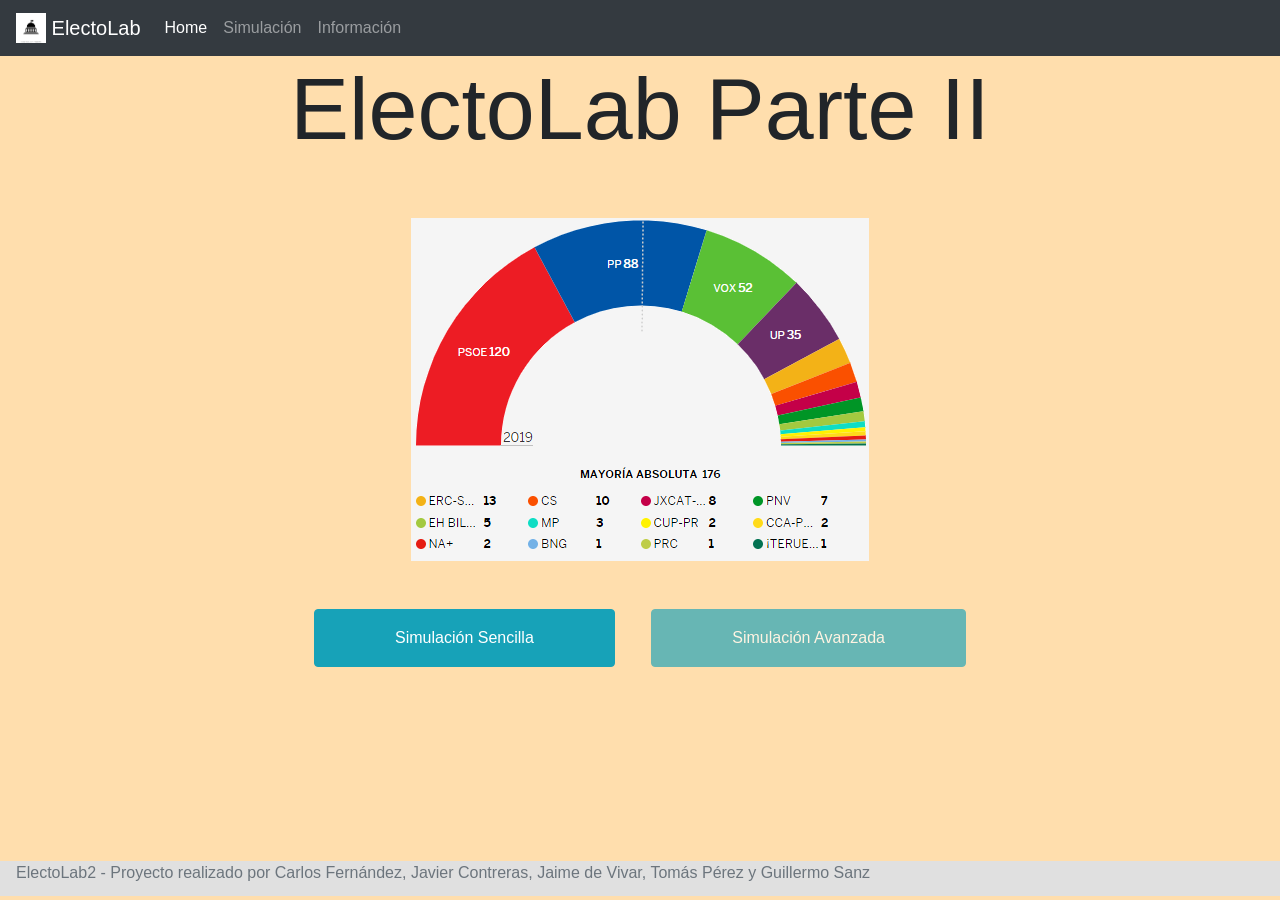
==== WebContent/index.html @ 3cf53cd4 "Creado el esqueleto del backend y unido con el frontend" ====
<!DOCTYPE html>
<html lang="en">
  <head>
    <meta charset="UTF-8" />
    <meta name="viewport" content="width=device-width, initial-scale=1" />
    <!-- Bootstrap CSS -->
    <link
      rel="stylesheet"
      href="https://stackpath.bootstrapcdn.com/bootstrap/4.3.1/css/bootstrap.min.css"
      integrity="sha384-ggOyR0iXCbMQv3Xipma34MD+dH/1fQ784/j6cY/iJTQUOhcWr7x9JvoRxT2MZw1T"
      crossorigin="anonymous"
    />
    <link rel="stylesheet" type="text/css" href="assets/css/main.css" />
    <title>ElectoLab</title>
  </head>
  <body style="background-color: navajowhite;">
    <!-- Header -->
    <header class="header"></header>
    <!-- Information page -->

    <!-- Content -->
    <section class="container container-index">
      <h1 class="display-2">ElectoLab Parte II</h1>

      <img
        id="resultados"
        src="assets/images/resultados.png"
        alt="resultados de las elecciones generales de 2019"
      />
      <div id="btns-home">
        <a
          role="button"
          id="btn-home"
          class="btn btn-info"
          href="simulation.html"
          >Simulación Sencilla</a
        >
        <a role="button" id="btn-home" class="btn btn-info disabled" href="#"
          >Simulación Avanzada</a
        >
      </div>
    </section>

    <!-- Footer -->
    <footer class="footer"></footer>

    <!-- Bootstrap required JS -->
    <script
      src="https://code.jquery.com/jquery-3.4.1.min.js"
      integrity="sha256-CSXorXvZcTkaix6Yvo6HppcZGetbYMGWSFlBw8HfCJo="
      crossorigin="anonymous"
    ></script>
    <script
      src="https://cdn.jsdelivr.net/npm/popper.js@1.16.0/dist/umd/popper.min.js"
      integrity="sha384-Q6E9RHvbIyZFJoft+2mJbHaEWldlvI9IOYy5n3zV9zzTtmI3UksdQRVvoxMfooAo"
      crossorigin="anonymous"
    ></script>
    <script
      src="https://stackpath.bootstrapcdn.com/bootstrap/4.4.1/js/bootstrap.min.js"
      integrity="sha384-wfSDF2E50Y2D1uUdj0O3uMBJnjuUD4Ih7YwaYd1iqfktj0Uod8GCExl3Og8ifwB6"
      crossorigin="anonymous"
    ></script>

    <!-- JS file responsible for load the partials -->
    <script type="text/javascript" src="assets/js/main.js"></script>
  </body>
</html>
---- WebContent/assets/css/main.css ----
html {
  position: relative;
  min-height: 100%;
}

body {
  background-color: #f5f5f5;
  font-family: "Roboto", sans-serif;
}

.footer {
  position: absolute;
  bottom: 0.5%;
  width: 100%;
  /* Set the fixed height of the footer here */
  height: 35px;
  background-color: #e0e0e0;
  padding-left: 1rem;
}

/*  ###################   HOME   ##################  */
.container-index {
  display: flex;
  flex-direction: column;
  align-items: center;
  justify-content: center;
}

#resultados {
  padding: 3rem 0;
}

#btn-home {
  padding: 1em 5rem;
  margin: 0 1rem;
}

/*  ###################   SIMULAR   ##################  */
.container-simular {
  display: flex;
  flex-direction: column;
  align-items: stretch;
  margin-top: 1.5em;
}

.simulation-header {
  display: flex;
  flex-direction: row;
  justify-content: space-between;
  /* NO FUNCIONA ----> Deberían estar alineados horizontalmente el boton y la barra de progreso  */
}

.asignar-voto-partido {
  display: flex;
  flex-direction: row;
  border: 1.2px solid #dbdfdf;
  background-color: #e2e4e4;
  border-radius: 3%;
  margin-top: 0.5em;
}

#simular-btn-simulation {
  float: right;
  flex: 0%;
  border: none;
  padding: 10px 20px;
}

.progress {
  margin-top: 2%;
  width: 84%;
}

/*  ###################   RESULTADOS   ##################  */
#results-table {
  margin: 3% 0;
  width: 90%;
}
#save-results-btn {
  align-self: auto;
  margin-top: 1%;
}
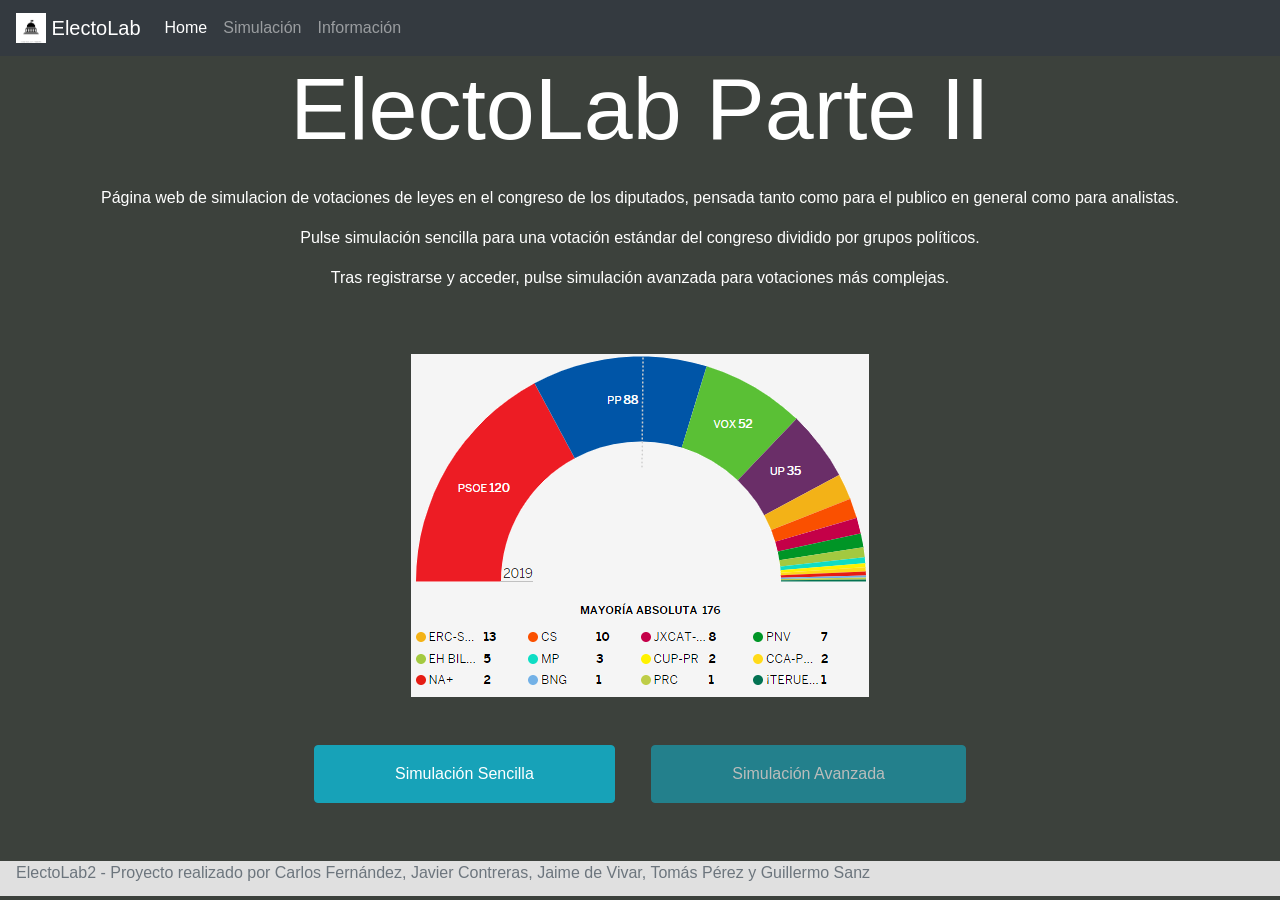
==== commit f108b2c9: "mejora de estilo" ====
--- a/WebContent/index.html
+++ b/WebContent/index.html
@@ -13,15 +13,21 @@
     <link rel="stylesheet" type="text/css" href="assets/css/main.css" />
     <title>ElectoLab</title>
   </head>
-  <body style="background-color: navajowhite;">
+  <body style="background-color: rgb(60, 65, 60);">
     <!-- Header -->
     <header class="header"></header>
     <!-- Information page -->
 
     <!-- Content -->
     <section class="container container-index">
-      <h1 class="display-2">ElectoLab Parte II</h1>
-
+      <h1 class="display-2"> <p style="color:white" >ElectoLab Parte II</p></h1>
+		<div>
+		<p style="color:white" align = "center"> Página web de simulacion de votaciones de leyes en el congreso de los diputados,
+		pensada tanto como para el publico en general como para analistas. </p>
+		<p style="color:white" align = "center"> Pulse simulación sencilla para una votación estándar del congreso dividido por grupos políticos. </p>
+		<p style="color:white" align = "center"> Tras registrarse y acceder, pulse simulación avanzada para votaciones más complejas. </p>
+		
+		</div>
       <img
         id="resultados"
         src="assets/images/resultados.png"
@@ -40,7 +46,7 @@
         >
       </div>
     </section>
-
+<br> <br> <br>
     <!-- Footer -->
     <footer class="footer"></footer>
 
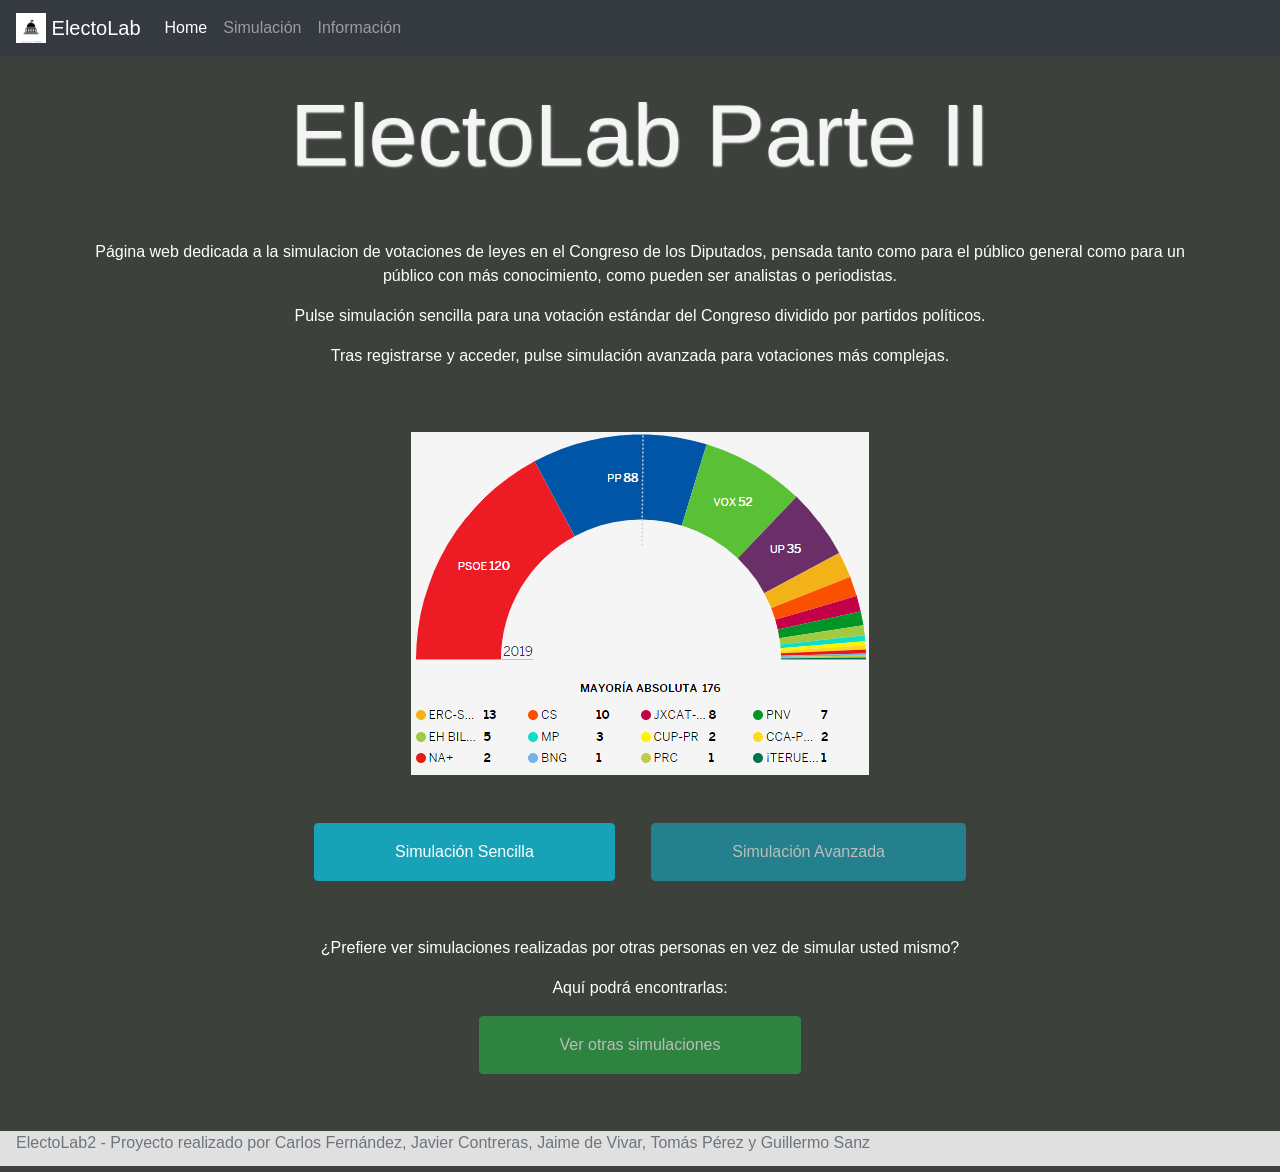
==== commit 7c05090a: "Pagina Informacion casi terminada. Frontend mejorado y arreglados algunos fallos." ====
--- a/WebContent/index.html
+++ b/WebContent/index.html
@@ -11,42 +11,64 @@
       crossorigin="anonymous"
     />
     <link rel="stylesheet" type="text/css" href="assets/css/main.css" />
+    <!-- JS file responsible for load the partials -->
+    <script type="text/javascript" src="assets/js/main.js"></script>
     <title>ElectoLab</title>
   </head>
-  <body style="background-color: rgb(60, 65, 60);">
+  <body>
     <!-- Header -->
     <header class="header"></header>
     <!-- Information page -->
 
     <!-- Content -->
     <section class="container container-index">
-      <h1 class="display-2"> <p style="color:white" >ElectoLab Parte II</p></h1>
-		<div>
-		<p style="color:white" align = "center"> Página web de simulacion de votaciones de leyes en el congreso de los diputados,
-		pensada tanto como para el publico en general como para analistas. </p>
-		<p style="color:white" align = "center"> Pulse simulación sencilla para una votación estándar del congreso dividido por grupos políticos. </p>
-		<p style="color:white" align = "center"> Tras registrarse y acceder, pulse simulación avanzada para votaciones más complejas. </p>
-		
-		</div>
+      <h1 class="display-2 screenHeader">ElectoLab Parte II</h1>
+      <div>
+        <p class="index-text">
+          Página web dedicada a la simulacion de votaciones de leyes en el
+          Congreso de los Diputados, pensada tanto como para el público general
+          como para un público con más conocimiento, como pueden ser analistas o
+          periodistas.
+        </p>
+        <p class="index-text">
+          Pulse simulación sencilla para una votación estándar del Congreso
+          dividido por partidos políticos.
+        </p>
+        <p class="index-text">
+          Tras registrarse y acceder, pulse simulación avanzada para votaciones
+          más complejas.
+        </p>
+      </div>
       <img
         id="resultados"
         src="assets/images/resultados.png"
         alt="resultados de las elecciones generales de 2019"
       />
       <div id="btns-home">
-        <a
-          role="button"
-          id="btn-home"
-          class="btn btn-info"
-          href="simulation.html"
+        <a role="button" class="btn btn-info btn-home" href="simulation.html"
           >Simulación Sencilla</a
         >
-        <a role="button" id="btn-home" class="btn btn-info disabled" href="#"
+        <a role="button" class="btn btn-info btn-home disabled" href="#"
           >Simulación Avanzada</a
         >
       </div>
+
+      <div class="ver-simul">
+        <p class="index-text">
+          ¿Prefiere ver simulaciones realizadas por otras personas en vez de
+          simular usted mismo?
+        </p>
+        <p class="index-text">
+          Aquí podrá encontrarlas:
+        </p>
+        <a role="button" class="btn btn-success btn-home disabled" href="#"
+          >Ver otras simulaciones</a
+        >
+      </div>
     </section>
-<br> <br> <br>
+    <br />
+    <br />
+    <br />
     <!-- Footer -->
     <footer class="footer"></footer>
 
@@ -66,8 +88,5 @@
       integrity="sha384-wfSDF2E50Y2D1uUdj0O3uMBJnjuUD4Ih7YwaYd1iqfktj0Uod8GCExl3Og8ifwB6"
       crossorigin="anonymous"
     ></script>
-
-    <!-- JS file responsible for load the partials -->
-    <script type="text/javascript" src="assets/js/main.js"></script>
   </body>
 </html>
--- a/WebContent/assets/css/main.css
+++ b/WebContent/assets/css/main.css
@@ -4,8 +4,10 @@
 }
 
 body {
-  background-color: #f5f5f5;
+  /* background-color: #f5f5f5; */
+  background-color: rgb(60, 65, 60);
   font-family: "Roboto", sans-serif;
+  color: white;
 }
 
 .footer {
@@ -18,7 +20,23 @@
   padding-left: 1rem;
 }
 
+.screenHeader {
+  color: #f5f5f5;
+  text-align: center;
+  padding-top: 0.3em;
+  padding-bottom: 0.5em;
+  text-shadow: 0.5px 0.5px 2px;
+}
+
+.container {
+  padding-bottom: 2%;
+}
+
 /*  ###################   HOME   ##################  */
+.index-text {
+  color: white;
+  text-align: center;
+}
 .container-index {
   display: flex;
   flex-direction: column;
@@ -30,9 +48,16 @@
   padding: 3rem 0;
 }
 
-#btn-home {
+.btn-home {
   padding: 1em 5rem;
   margin: 0 1rem;
+}
+.ver-simul {
+  margin-top: 5%;
+  display: flex;
+  flex-direction: column;
+  align-items: center;
+  justify-content: center;
 }
 
 /*  ###################   SIMULAR   ##################  */
@@ -47,16 +72,37 @@
   display: flex;
   flex-direction: row;
   justify-content: space-between;
-  /* NO FUNCIONA ----> Deberían estar alineados horizontalmente el boton y la barra de progreso  */
 }
 
 .asignar-voto-partido {
   display: flex;
   flex-direction: row;
-  border: 1.2px solid #dbdfdf;
-  background-color: #e2e4e4;
+  border: 3px solid #454545;
+  background-color: #2f2f35;
   border-radius: 3%;
   margin-top: 0.5em;
+  padding-left: 1em;
+}
+
+.partido {
+  margin-top: 1.5rem;
+  margin-bottom: 1.5rem;
+  margin-left: 1.5rem;
+  width: 25%;
+  position: relative;
+  float: left;
+}
+.botones {
+  margin-top: 1.2rem;
+  margin-left: 35%;
+}
+
+#imgRedonda {
+  width: 30px;
+  height: 30px;
+  border-radius: 160px;
+  border: 2px solid #666;
+  margin-top: 20px;
 }
 
 #simular-btn-simulation {
@@ -68,7 +114,7 @@
 
 .progress {
   margin-top: 2%;
-  width: 84%;
+  width: 87%;
 }
 
 /*  ###################   RESULTADOS   ##################  */
@@ -80,3 +126,48 @@
   align-self: auto;
   margin-top: 1%;
 }
+
+/*  ###################   INFORMACION   ##################  */
+.h3Info {
+  color: #efefef;
+  padding-top: 10px;
+  padding-bottom: 5px;
+}
+
+.periodicos {
+  list-style-type: square;
+}
+
+.periodicos a {
+  color: white;
+  text-decoration: none;
+
+  -webkit-transition: all 0.3s ease;
+  -moz-transition: all 0.3s ease;
+  -o-transition: all 0.3s ease;
+  -ms-transition: all 0.3s ease;
+  transition: all 0.3s ease;
+}
+
+.periodicos a:hover {
+  font-size: 1.3em;
+  color: #f2f2f2;
+}
+
+.carousel-indicators,
+#main-carousel {
+  padding-bottom: 4%;
+}
+.carousel-caption {
+  background-color: rgba(77, 77, 77, 0.75);
+}
+
+.carousel-item {
+  width: 100%;
+}
+
+.container-index {
+  display: flex;
+  flex-direction: column;
+  align-items: center;
+}
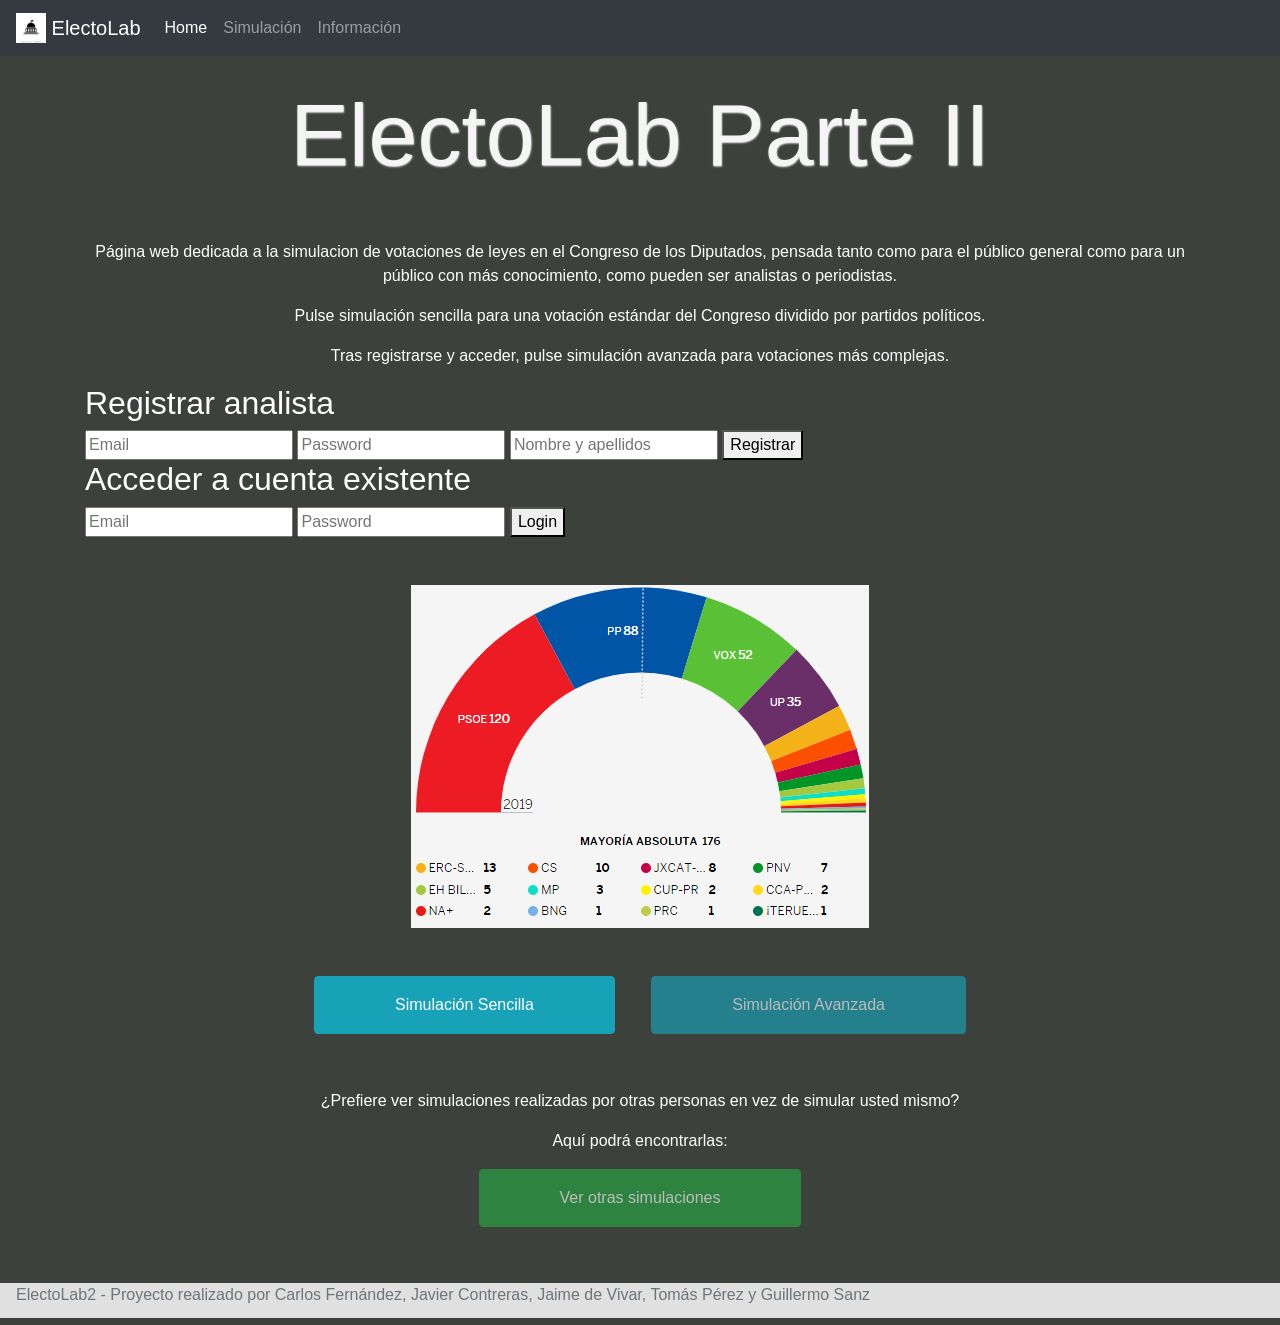
==== commit 3b78f245: "login y registro servlets" ====
--- a/WebContent/index.html
+++ b/WebContent/index.html
@@ -38,6 +38,19 @@
           Tras registrarse y acceder, pulse simulación avanzada para votaciones
           más complejas.
         </p>
+        <h2>Registrar analista </h2>
+	<form action="Form1UsuarioAvanzadoServlet">
+		<input type="text" name="email" placeholder="Email">
+		 <input type="password" name="password" placeholder="Password"> 
+			<input type="text" name="name" placeholder="Nombre y apellidos"> 
+		<button type="submit">Registrar</button>
+	</form>
+	<h2>Acceder a cuenta existente</h2>
+	<form action="FormLoginServlet">
+		<input type="text" name="email" placeholder="Email"> <input
+			type="password" name="password" placeholder="Password">
+		<button type="submit">Login</button>
+	</form>
       </div>
       <img
         id="resultados"
